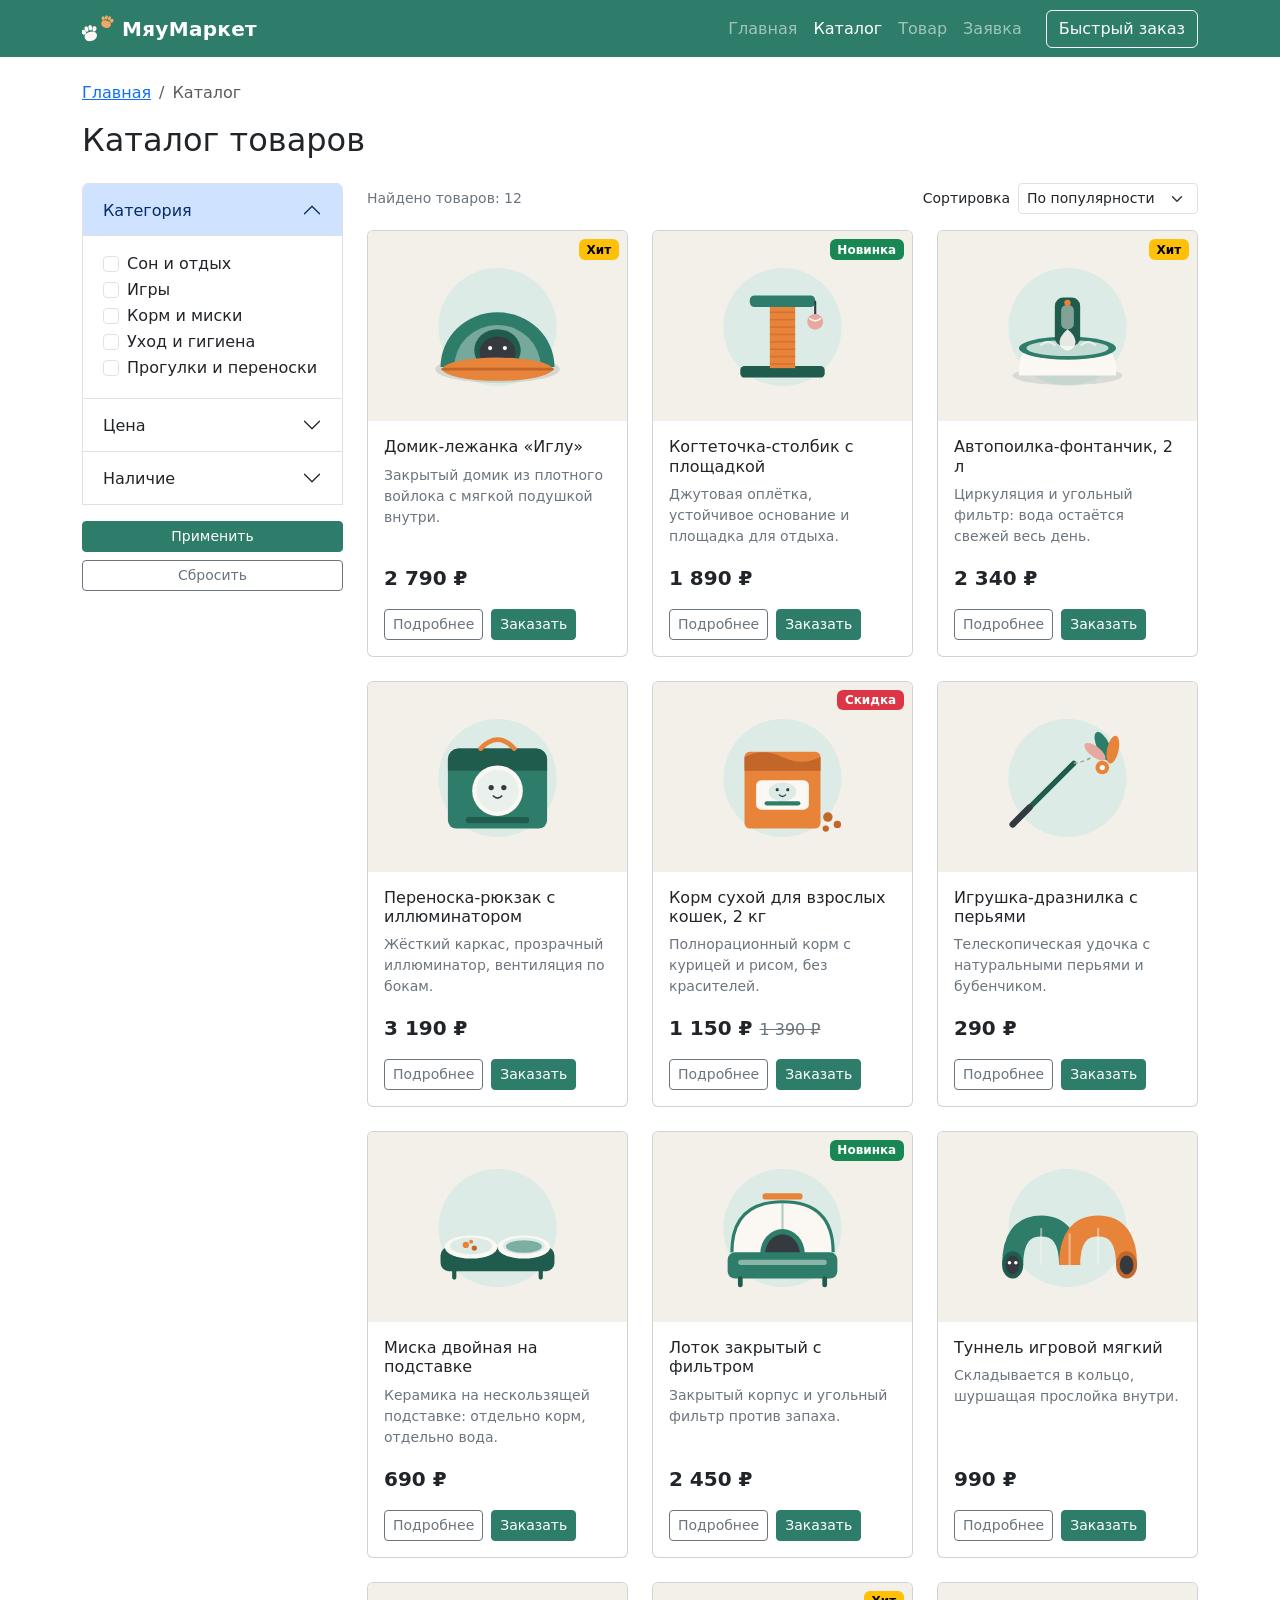
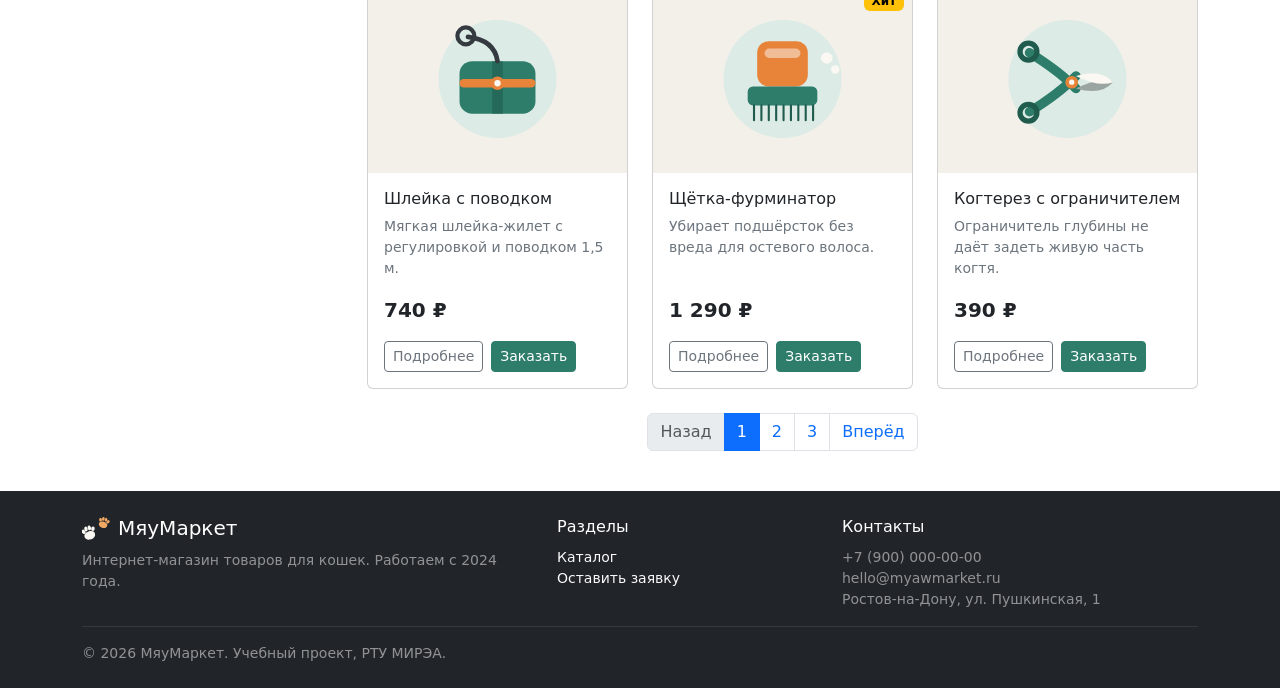
==== catalog.html @ bf8e3f66 "feat: каталог товаров и логотип магазина" ====
<!DOCTYPE html>
<html lang="ru">
<head>
  <meta charset="UTF-8">
  <meta name="viewport" content="width=device-width, initial-scale=1">
  <meta name="description" content="Каталог МяуМаркета: лежанки, когтеточки, корма, миски, игрушки и аксессуары для кошек.">
  <title>Каталог — МяуМаркет</title>

  <link rel="stylesheet" href="vendor/bootstrap/css/bootstrap.min.css">
  <link rel="stylesheet" href="css/custom.css">
</head>
<body>

  <!-- ====================== NAVBAR ====================== -->
  <nav class="navbar navbar-expand-lg bg-brand sticky-top" data-bs-theme="dark">
    <div class="container">
      <a class="navbar-brand d-flex align-items-center gap-2" href="index.html">
        <img src="images/logo.svg" width="32" height="31" alt="">
        МяуМаркет
      </a>

      <button class="navbar-toggler" type="button"
              data-bs-toggle="collapse" data-bs-target="#mainNav"
              aria-controls="mainNav" aria-expanded="false"
              aria-label="Открыть меню">
        <span class="navbar-toggler-icon"></span>
      </button>

      <div class="collapse navbar-collapse" id="mainNav">
        <ul class="navbar-nav ms-auto mb-2 mb-lg-0">
          <li class="nav-item"><a class="nav-link" href="index.html">Главная</a></li>
          <li class="nav-item"><a class="nav-link active" aria-current="page" href="catalog.html">Каталог</a></li>
          <li class="nav-item"><a class="nav-link" href="product.html">Товар</a></li>
          <li class="nav-item"><a class="nav-link" href="order.html">Заявка</a></li>
        </ul>
        <button class="btn btn-outline-light ms-lg-3"
                data-bs-toggle="modal" data-bs-target="#orderModal">
          Быстрый заказ
        </button>
      </div>
    </div>
  </nav>

  <main class="py-4">
    <div class="container">

      <!-- Хлебные крошки -->
      <nav aria-label="Хлебные крошки">
        <ol class="breadcrumb">
          <li class="breadcrumb-item"><a href="index.html">Главная</a></li>
          <li class="breadcrumb-item active" aria-current="page">Каталог</li>
        </ol>
      </nav>

      <h1 class="h2 mb-4">Каталог товаров</h1>

      <div class="row g-4">

        <!-- Колонка фильтров: во всю ширину на мобильном, 3 из 12 на десктопе -->
        <aside class="col-12 col-lg-3">

          <!-- Фильтры: accordion — дополнительный компонент Bootstrap -->
          <form class="accordion" id="filtersAccordion">

            <div class="accordion-item">
              <h3 class="accordion-header">
                <button class="accordion-button" type="button"
                        data-bs-toggle="collapse" data-bs-target="#filterCategory"
                        aria-expanded="true" aria-controls="filterCategory">
                  Категория
                </button>
              </h3>
              <div id="filterCategory" class="accordion-collapse collapse show"
                   data-bs-parent="#filtersAccordion">
                <div class="accordion-body">
                  <div class="form-check">
                    <input class="form-check-input" type="checkbox" id="catSleep">
                    <label class="form-check-label" for="catSleep">Сон и отдых</label>
                  </div>
                  <div class="form-check">
                    <input class="form-check-input" type="checkbox" id="catPlay">
                    <label class="form-check-label" for="catPlay">Игры</label>
                  </div>
                  <div class="form-check">
                    <input class="form-check-input" type="checkbox" id="catFood">
                    <label class="form-check-label" for="catFood">Корм и миски</label>
                  </div>
                  <div class="form-check">
                    <input class="form-check-input" type="checkbox" id="catCare">
                    <label class="form-check-label" for="catCare">Уход и гигиена</label>
                  </div>
                  <div class="form-check">
                    <input class="form-check-input" type="checkbox" id="catWalk">
                    <label class="form-check-label" for="catWalk">Прогулки и переноски</label>
                  </div>
                </div>
              </div>
            </div>

            <div class="accordion-item">
              <h3 class="accordion-header">
                <button class="accordion-button collapsed" type="button"
                        data-bs-toggle="collapse" data-bs-target="#filterPrice"
                        aria-expanded="false" aria-controls="filterPrice">
                  Цена
                </button>
              </h3>
              <div id="filterPrice" class="accordion-collapse collapse"
                   data-bs-parent="#filtersAccordion">
                <div class="accordion-body">
                  <div class="input-group input-group-sm mb-2">
                    <span class="input-group-text">от</span>
                    <input type="number" class="form-control" value="0" min="0" aria-label="Цена от">
                    <span class="input-group-text">₽</span>
                  </div>
                  <div class="input-group input-group-sm mb-3">
                    <span class="input-group-text">до</span>
                    <input type="number" class="form-control" value="3500" min="0" aria-label="Цена до">
                    <span class="input-group-text">₽</span>
                  </div>
                  <label for="priceRange" class="form-label small">Максимальная цена</label>
                  <input type="range" class="form-range" id="priceRange" min="0" max="3500" step="100" value="3500">
                </div>
              </div>
            </div>

            <div class="accordion-item">
              <h3 class="accordion-header">
                <button class="accordion-button collapsed" type="button"
                        data-bs-toggle="collapse" data-bs-target="#filterStock"
                        aria-expanded="false" aria-controls="filterStock">
                  Наличие
                </button>
              </h3>
              <div id="filterStock" class="accordion-collapse collapse"
                   data-bs-parent="#filtersAccordion">
                <div class="accordion-body">
                  <div class="form-check">
                    <input class="form-check-input" type="radio" name="stock" id="stockAll" checked>
                    <label class="form-check-label" for="stockAll">Все товары</label>
                  </div>
                  <div class="form-check">
                    <input class="form-check-input" type="radio" name="stock" id="stockIn">
                    <label class="form-check-label" for="stockIn">Только в наличии</label>
                  </div>
                  <div class="form-check">
                    <input class="form-check-input" type="radio" name="stock" id="stockSale">
                    <label class="form-check-label" for="stockSale">Со скидкой</label>
                  </div>
                </div>
              </div>
            </div>

            <div class="d-grid gap-2 mt-3">
              <button type="button" class="btn btn-brand btn-sm">Применить</button>
              <button type="reset" class="btn btn-outline-secondary btn-sm">Сбросить</button>
            </div>
          </form>

        </aside>

        <!-- Колонка товаров -->
        <div class="col-12 col-lg-9">

          <div class="d-flex flex-wrap justify-content-between align-items-center mb-3 gap-2">
            <p class="text-secondary mb-0 small">Найдено товаров: 12</p>
            <div class="d-flex align-items-center gap-2">
              <label for="sortSelect" class="form-label mb-0 small text-nowrap">Сортировка</label>
              <select class="form-select form-select-sm" id="sortSelect" style="width: auto;">
                <option>По популярности</option>
                <option>Сначала дешёвые</option>
                <option>Сначала дорогие</option>
                <option>По новизне</option>
              </select>
            </div>
          </div>

          <div class="row row-cols-1 row-cols-sm-2 row-cols-xl-3 g-4">
          <div class="col">
            <article class="card h-100 product-card position-relative">
              <span class="badge text-bg-warning position-absolute top-0 end-0 m-2">Хит</span>
              <img src="images/cat-bed.svg" class="card-img-top p-3" alt="Закрытый войлочный домик-лежанка для кошки">
              <div class="card-body d-flex flex-column">
                <h3 class="card-title h6">Домик-лежанка «Иглу»</h3>
                <p class="card-text small text-secondary">Закрытый домик из плотного войлока с мягкой подушкой внутри.</p>
                <p class="fs-5 fw-bold mt-auto mb-3">2 790 ₽</p>
                <div class="d-flex gap-2">
                  <a href="product.html" class="btn btn-outline-secondary btn-sm">Подробнее</a>
                  <button class="btn btn-brand btn-sm" data-bs-toggle="modal" data-bs-target="#orderModal"
                          data-product="Домик-лежанка «Иглу»">Заказать</button>
                </div>
              </div>
            </article>
          </div>
          <div class="col">
            <article class="card h-100 product-card position-relative">
              <span class="badge text-bg-success position-absolute top-0 end-0 m-2">Новинка</span>
              <img src="images/scratching-post.svg" class="card-img-top p-3" alt="Когтеточка-столбик с верхней площадкой">
              <div class="card-body d-flex flex-column">
                <h3 class="card-title h6">Когтеточка-столбик с площадкой</h3>
                <p class="card-text small text-secondary">Джутовая оплётка, устойчивое основание и площадка для отдыха.</p>
                <p class="fs-5 fw-bold mt-auto mb-3">1 890 ₽</p>
                <div class="d-flex gap-2">
                  <a href="product.html" class="btn btn-outline-secondary btn-sm">Подробнее</a>
                  <button class="btn btn-brand btn-sm" data-bs-toggle="modal" data-bs-target="#orderModal"
                          data-product="Когтеточка-столбик с площадкой">Заказать</button>
                </div>
              </div>
            </article>
          </div>
          <div class="col">
            <article class="card h-100 product-card position-relative">
              <span class="badge text-bg-warning position-absolute top-0 end-0 m-2">Хит</span>
              <img src="images/fountain.svg" class="card-img-top p-3" alt="Автопоилка-фонтанчик для кошек">
              <div class="card-body d-flex flex-column">
                <h3 class="card-title h6">Автопоилка-фонтанчик, 2 л</h3>
                <p class="card-text small text-secondary">Циркуляция и угольный фильтр: вода остаётся свежей весь день.</p>
                <p class="fs-5 fw-bold mt-auto mb-3">2 340 ₽</p>
                <div class="d-flex gap-2">
                  <a href="product.html" class="btn btn-outline-secondary btn-sm">Подробнее</a>
                  <button class="btn btn-brand btn-sm" data-bs-toggle="modal" data-bs-target="#orderModal"
                          data-product="Автопоилка-фонтанчик, 2 л">Заказать</button>
                </div>
              </div>
            </article>
          </div>
          <div class="col">
            <article class="card h-100 product-card position-relative">
              <img src="images/carrier.svg" class="card-img-top p-3" alt="Переноска-рюкзак с прозрачным иллюминатором">
              <div class="card-body d-flex flex-column">
                <h3 class="card-title h6">Переноска-рюкзак с иллюминатором</h3>
                <p class="card-text small text-secondary">Жёсткий каркас, прозрачный иллюминатор, вентиляция по бокам.</p>
                <p class="fs-5 fw-bold mt-auto mb-3">3 190 ₽</p>
                <div class="d-flex gap-2">
                  <a href="product.html" class="btn btn-outline-secondary btn-sm">Подробнее</a>
                  <button class="btn btn-brand btn-sm" data-bs-toggle="modal" data-bs-target="#orderModal"
                          data-product="Переноска-рюкзак с иллюминатором">Заказать</button>
                </div>
              </div>
            </article>
          </div>
          <div class="col">
            <article class="card h-100 product-card position-relative">
              <span class="badge text-bg-danger position-absolute top-0 end-0 m-2">Скидка</span>
              <img src="images/dry-food.svg" class="card-img-top p-3" alt="Упаковка сухого корма для кошек">
              <div class="card-body d-flex flex-column">
                <h3 class="card-title h6">Корм сухой для взрослых кошек, 2 кг</h3>
                <p class="card-text small text-secondary">Полнорационный корм с курицей и рисом, без красителей.</p>
                <p class="fs-5 fw-bold mt-auto mb-3">1 150 ₽ <span class="text-secondary text-decoration-line-through fs-6 fw-normal">1 390 ₽</span></p>
                <div class="d-flex gap-2">
                  <a href="product.html" class="btn btn-outline-secondary btn-sm">Подробнее</a>
                  <button class="btn btn-brand btn-sm" data-bs-toggle="modal" data-bs-target="#orderModal"
                          data-product="Корм сухой для взрослых кошек, 2 кг">Заказать</button>
                </div>
              </div>
            </article>
          </div>
          <div class="col">
            <article class="card h-100 product-card position-relative">
              <img src="images/teaser.svg" class="card-img-top p-3" alt="Игрушка-дразнилка с перьями на удочке">
              <div class="card-body d-flex flex-column">
                <h3 class="card-title h6">Игрушка-дразнилка с перьями</h3>
                <p class="card-text small text-secondary">Телескопическая удочка с натуральными перьями и бубенчиком.</p>
                <p class="fs-5 fw-bold mt-auto mb-3">290 ₽</p>
                <div class="d-flex gap-2">
                  <a href="product.html" class="btn btn-outline-secondary btn-sm">Подробнее</a>
                  <button class="btn btn-brand btn-sm" data-bs-toggle="modal" data-bs-target="#orderModal"
                          data-product="Игрушка-дразнилка с перьями">Заказать</button>
                </div>
              </div>
            </article>
          </div>
          <div class="col">
            <article class="card h-100 product-card position-relative">
              <img src="images/bowls.svg" class="card-img-top p-3" alt="Двойная миска для кошки на подставке">
              <div class="card-body d-flex flex-column">
                <h3 class="card-title h6">Миска двойная на подставке</h3>
                <p class="card-text small text-secondary">Керамика на нескользящей подставке: отдельно корм, отдельно вода.</p>
                <p class="fs-5 fw-bold mt-auto mb-3">690 ₽</p>
                <div class="d-flex gap-2">
                  <a href="product.html" class="btn btn-outline-secondary btn-sm">Подробнее</a>
                  <button class="btn btn-brand btn-sm" data-bs-toggle="modal" data-bs-target="#orderModal"
                          data-product="Миска двойная на подставке">Заказать</button>
                </div>
              </div>
            </article>
          </div>
          <div class="col">
            <article class="card h-100 product-card position-relative">
              <span class="badge text-bg-success position-absolute top-0 end-0 m-2">Новинка</span>
              <img src="images/litter-box.svg" class="card-img-top p-3" alt="Закрытый кошачий лоток с фильтром">
              <div class="card-body d-flex flex-column">
                <h3 class="card-title h6">Лоток закрытый с фильтром</h3>
                <p class="card-text small text-secondary">Закрытый корпус и угольный фильтр против запаха.</p>
                <p class="fs-5 fw-bold mt-auto mb-3">2 450 ₽</p>
                <div class="d-flex gap-2">
                  <a href="product.html" class="btn btn-outline-secondary btn-sm">Подробнее</a>
                  <button class="btn btn-brand btn-sm" data-bs-toggle="modal" data-bs-target="#orderModal"
                          data-product="Лоток закрытый с фильтром">Заказать</button>
                </div>
              </div>
            </article>
          </div>
          <div class="col">
            <article class="card h-100 product-card position-relative">
              <img src="images/tunnel.svg" class="card-img-top p-3" alt="Мягкий игровой туннель для кошки">
              <div class="card-body d-flex flex-column">
                <h3 class="card-title h6">Туннель игровой мягкий</h3>
                <p class="card-text small text-secondary">Складывается в кольцо, шуршащая прослойка внутри.</p>
                <p class="fs-5 fw-bold mt-auto mb-3">990 ₽</p>
                <div class="d-flex gap-2">
                  <a href="product.html" class="btn btn-outline-secondary btn-sm">Подробнее</a>
                  <button class="btn btn-brand btn-sm" data-bs-toggle="modal" data-bs-target="#orderModal"
                          data-product="Туннель игровой мягкий">Заказать</button>
                </div>
              </div>
            </article>
          </div>
          <div class="col">
            <article class="card h-100 product-card position-relative">
              <img src="images/harness.svg" class="card-img-top p-3" alt="Шлейка-жилет с поводком для кошки">
              <div class="card-body d-flex flex-column">
                <h3 class="card-title h6">Шлейка с поводком</h3>
                <p class="card-text small text-secondary">Мягкая шлейка-жилет с регулировкой и поводком 1,5 м.</p>
                <p class="fs-5 fw-bold mt-auto mb-3">740 ₽</p>
                <div class="d-flex gap-2">
                  <a href="product.html" class="btn btn-outline-secondary btn-sm">Подробнее</a>
                  <button class="btn btn-brand btn-sm" data-bs-toggle="modal" data-bs-target="#orderModal"
                          data-product="Шлейка с поводком">Заказать</button>
                </div>
              </div>
            </article>
          </div>
          <div class="col">
            <article class="card h-100 product-card position-relative">
              <span class="badge text-bg-warning position-absolute top-0 end-0 m-2">Хит</span>
              <img src="images/furminator.svg" class="card-img-top p-3" alt="Щётка-фурминатор для вычёсывания подшёрстка">
              <div class="card-body d-flex flex-column">
                <h3 class="card-title h6">Щётка-фурминатор</h3>
                <p class="card-text small text-secondary">Убирает подшёрсток без вреда для остевого волоса.</p>
                <p class="fs-5 fw-bold mt-auto mb-3">1 290 ₽</p>
                <div class="d-flex gap-2">
                  <a href="product.html" class="btn btn-outline-secondary btn-sm">Подробнее</a>
                  <button class="btn btn-brand btn-sm" data-bs-toggle="modal" data-bs-target="#orderModal"
                          data-product="Щётка-фурминатор">Заказать</button>
                </div>
              </div>
            </article>
          </div>
          <div class="col">
            <article class="card h-100 product-card position-relative">
              <img src="images/clipper.svg" class="card-img-top p-3" alt="Когтерез для кошек с ограничителем">
              <div class="card-body d-flex flex-column">
                <h3 class="card-title h6">Когтерез с ограничителем</h3>
                <p class="card-text small text-secondary">Ограничитель глубины не даёт задеть живую часть когтя.</p>
                <p class="fs-5 fw-bold mt-auto mb-3">390 ₽</p>
                <div class="d-flex gap-2">
                  <a href="product.html" class="btn btn-outline-secondary btn-sm">Подробнее</a>
                  <button class="btn btn-brand btn-sm" data-bs-toggle="modal" data-bs-target="#orderModal"
                          data-product="Когтерез с ограничителем">Заказать</button>
                </div>
              </div>
            </article>
          </div>
          </div>

          <!-- Пагинация -->
          <nav class="mt-4" aria-label="Страницы каталога">
            <ul class="pagination justify-content-center">
              <li class="page-item disabled">
                <a class="page-link" href="#" tabindex="-1" aria-disabled="true">Назад</a>
              </li>
              <li class="page-item active" aria-current="page">
                <a class="page-link" href="#">1</a>
              </li>
              <li class="page-item"><a class="page-link" href="#">2</a></li>
              <li class="page-item"><a class="page-link" href="#">3</a></li>
              <li class="page-item"><a class="page-link" href="#">Вперёд</a></li>
            </ul>
          </nav>

        </div>
      </div>
    </div>
  </main>

  <!-- ====================== ПОДВАЛ ====================== -->
  <footer class="bg-dark text-white-50 py-4">
    <div class="container">
      <div class="row g-4">
        <div class="col-12 col-md-5">
          <p class="h5 text-white mb-2 d-flex align-items-center gap-2">
            <img src="images/logo.svg" width="28" height="27" alt="">
            МяуМаркет
          </p>
          <p class="small mb-0">Интернет-магазин товаров для кошек. Работаем с 2024 года.</p>
        </div>
        <div class="col-6 col-md-3">
          <p class="text-white mb-2">Разделы</p>
          <ul class="list-unstyled small mb-0">
            <li><a class="link-light" href="catalog.html">Каталог</a></li>
            <li><a class="link-light" href="order.html">Оставить заявку</a></li>
          </ul>
        </div>
        <div class="col-6 col-md-4">
          <p class="text-white mb-2">Контакты</p>
          <ul class="list-unstyled small mb-0">
            <li>+7 (900) 000-00-00</li>
            <li>hello@myawmarket.ru</li>
            <li>Ростов-на-Дону, ул. Пушкинская, 1</li>
          </ul>
        </div>
      </div>
      <hr class="border-secondary">
      <p class="small mb-0">© 2026 МяуМаркет. Учебный проект, РТУ МИРЭА.</p>
    </div>
  </footer>

  <!-- ====================== МОДАЛЬНОЕ ОКНО ЗАЯВКИ ====================== -->
  <div class="modal fade" id="orderModal" tabindex="-1" aria-labelledby="orderModalLabel" aria-hidden="true">
    <div class="modal-dialog modal-dialog-centered modal-dialog-scrollable">
      <div class="modal-content">

        <div class="modal-header">
          <h2 class="modal-title h5" id="orderModalLabel">Быстрая заявка</h2>
          <button type="button" class="btn-close" data-bs-dismiss="modal" aria-label="Закрыть"></button>
        </div>

        <form id="quickOrderForm" novalidate>
          <div class="modal-body">

            <div class="alert alert-success d-none" id="orderSuccess" role="alert">
              Заявка отправлена! Мы перезвоним в течение часа.
            </div>

            <div class="row g-3 mb-3">
              <div class="col-12 col-sm-6">
                <label for="quickName" class="form-label">Имя</label>
                <input type="text" class="form-control" id="quickName" name="firstName"
                       required minlength="2" placeholder="Александр">
                <div class="invalid-feedback">Укажите имя, минимум 2 символа.</div>
              </div>
              <div class="col-12 col-sm-6">
                <label for="quickSurname" class="form-label">Фамилия</label>
                <input type="text" class="form-control" id="quickSurname" name="lastName"
                       required minlength="2" placeholder="Рожко">
                <div class="invalid-feedback">Укажите фамилию, минимум 2 символа.</div>
              </div>
            </div>

            <div class="mb-3">
              <label for="quickPhone" class="form-label">Телефон</label>
              <div class="input-group">
                <span class="input-group-text">+7</span>
                <input type="tel" class="form-control" id="quickPhone" name="phone"
                       required pattern="[0-9]{10}" inputmode="numeric" placeholder="9000000000">
                <div class="invalid-feedback">Введите 10 цифр без пробелов и скобок.</div>
              </div>
            </div>

            <fieldset class="mb-3">
              <legend class="form-label fs-6 mb-2">Товары в заявке</legend>
              <div class="border rounded p-2 overflow-auto" style="max-height: 170px;">
                <div class="form-check">
                  <input class="form-check-input" type="checkbox" name="products"
                         id="prod1" value="Домик-лежанка «Иглу»">
                  <label class="form-check-label small" for="prod1">Домик-лежанка «Иглу» — 2 790 ₽</label>
                </div>
                <div class="form-check">
                  <input class="form-check-input" type="checkbox" name="products"
                         id="prod2" value="Когтеточка-столбик с площадкой">
                  <label class="form-check-label small" for="prod2">Когтеточка-столбик с площадкой — 1 890 ₽</label>
                </div>
                <div class="form-check">
                  <input class="form-check-input" type="checkbox" name="products"
                         id="prod3" value="Автопоилка-фонтанчик, 2 л">
                  <label class="form-check-label small" for="prod3">Автопоилка-фонтанчик, 2 л — 2 340 ₽</label>
                </div>
                <div class="form-check">
                  <input class="form-check-input" type="checkbox" name="products"
                         id="prod4" value="Переноска-рюкзак с иллюминатором">
                  <label class="form-check-label small" for="prod4">Переноска-рюкзак с иллюминатором — 3 190 ₽</label>
                </div>
                <div class="form-check">
                  <input class="form-check-input" type="checkbox" name="products"
                         id="prod5" value="Корм сухой для взрослых кошек, 2 кг">
                  <label class="form-check-label small" for="prod5">Корм сухой для взрослых кошек, 2 кг — 1 150 ₽</label>
                </div>
                <div class="form-check">
                  <input class="form-check-input" type="checkbox" name="products"
                         id="prod6" value="Игрушка-дразнилка с перьями">
                  <label class="form-check-label small" for="prod6">Игрушка-дразнилка с перьями — 290 ₽</label>
                </div>
                <div class="form-check">
                  <input class="form-check-input" type="checkbox" name="products"
                         id="prod7" value="Миска двойная на подставке">
                  <label class="form-check-label small" for="prod7">Миска двойная на подставке — 690 ₽</label>
                </div>
                <div class="form-check">
                  <input class="form-check-input" type="checkbox" name="products"
                         id="prod8" value="Лоток закрытый с фильтром">
                  <label class="form-check-label small" for="prod8">Лоток закрытый с фильтром — 2 450 ₽</label>
                </div>
                <div class="form-check">
                  <input class="form-check-input" type="checkbox" name="products"
                         id="prod9" value="Туннель игровой мягкий">
                  <label class="form-check-label small" for="prod9">Туннель игровой мягкий — 990 ₽</label>
                </div>
                <div class="form-check">
                  <input class="form-check-input" type="checkbox" name="products"
                         id="prod10" value="Шлейка с поводком">
                  <label class="form-check-label small" for="prod10">Шлейка с поводком — 740 ₽</label>
                </div>
                <div class="form-check">
                  <input class="form-check-input" type="checkbox" name="products"
                         id="prod11" value="Щётка-фурминатор">
                  <label class="form-check-label small" for="prod11">Щётка-фурминатор — 1 290 ₽</label>
                </div>
                <div class="form-check">
                  <input class="form-check-input" type="checkbox" name="products"
                         id="prod12" value="Когтерез с ограничителем">
                  <label class="form-check-label small" for="prod12">Когтерез с ограничителем — 390 ₽</label>
                </div>
              </div>
              <p class="text-danger small mt-1 mb-0 d-none" id="productsError">
                Отметьте хотя бы один товар.
              </p>
              <p class="text-secondary small mt-1 mb-0" id="productsCount">Выбрано товаров: 0</p>
            </fieldset>

            <div class="mb-3">
              <label for="quickDelivery" class="form-label">Способ получения</label>
              <select class="form-select" id="quickDelivery" name="delivery" required>
                <option value="">Выберите способ</option>
                <option>Самовывоз из магазина</option>
                <option>Доставка курьером по городу</option>
                <option>Пункт выдачи</option>
                <option>Транспортная компания</option>
              </select>
              <div class="invalid-feedback">Выберите, как вам удобно получить заказ.</div>
            </div>

            <div class="form-check">
              <input class="form-check-input" type="checkbox" id="quickAgree" name="agreement" required>
              <label class="form-check-label small" for="quickAgree">
                Согласен на обработку персональных данных
              </label>
              <div class="invalid-feedback">Без согласия заявку отправить нельзя.</div>
            </div>

          </div>

          <div class="modal-footer">
            <button type="reset" class="btn btn-outline-secondary">Очистить</button>
            <button type="submit" class="btn btn-brand">Отправить заявку</button>
          </div>
        </form>

      </div>
    </div>
  </div>

  <script src="vendor/bootstrap/js/bootstrap.bundle.min.js"></script>
  <script src="js/main.js"></script>
</body>
</html>
---- css/custom.css ----
/* ==========================================================================
   МяуМаркет — собственные стили поверх Bootstrap
   Подключается ПОСЛЕ bootstrap.min.css, чтобы правила могли его переопределять
   ========================================================================== */

/* --- 1. Фирменные переменные проекта --- */
:root {
  --brand: #2e7d6b;
  --brand-dark: #1f5c4e;
  --brand-accent: #e8833a;
  --brand-cream: #f3f0ea;
}

/* --- 2. Утилиты с фирменным цветом (которых нет в Bootstrap) --- */
.bg-brand { background-color: var(--brand) !important; }
.text-brand { color: var(--brand) !important; }

.btn-brand {
  background-color: var(--brand);
  border-color: var(--brand);
  color: #fff;
}
.btn-brand:hover,
.btn-brand:focus {
  background-color: var(--brand-dark);
  border-color: var(--brand-dark);
  color: #fff;
}

/* --- 3. Hero-блок: фоновое изображение с затемняющим слоем --- */
.hero {
  background-image:
    linear-gradient(rgba(31, 92, 78, .55), rgba(31, 92, 78, .55)),
    url("../images/hero-bg.svg");
  background-size: cover;
  background-position: center;
  color: #fff;
}

/* --- 4. Доработка карточек товара поверх .card --- */
.product-card {
  transition: transform .18s ease, box-shadow .18s ease;
}
.product-card:hover {
  transform: translateY(-4px);
  box-shadow: 0 .75rem 1.5rem rgba(0, 0, 0, .12);
}
.product-card .card-img-top {
  height: 190px;
  object-fit: contain;
  background-color: var(--brand-cream);
}

/* --- 5. Мелкие уточнения --- */
.navbar-brand { font-weight: 700; letter-spacing: .3px; }
footer a { text-decoration: none; }
footer a:hover { text-decoration: underline; }
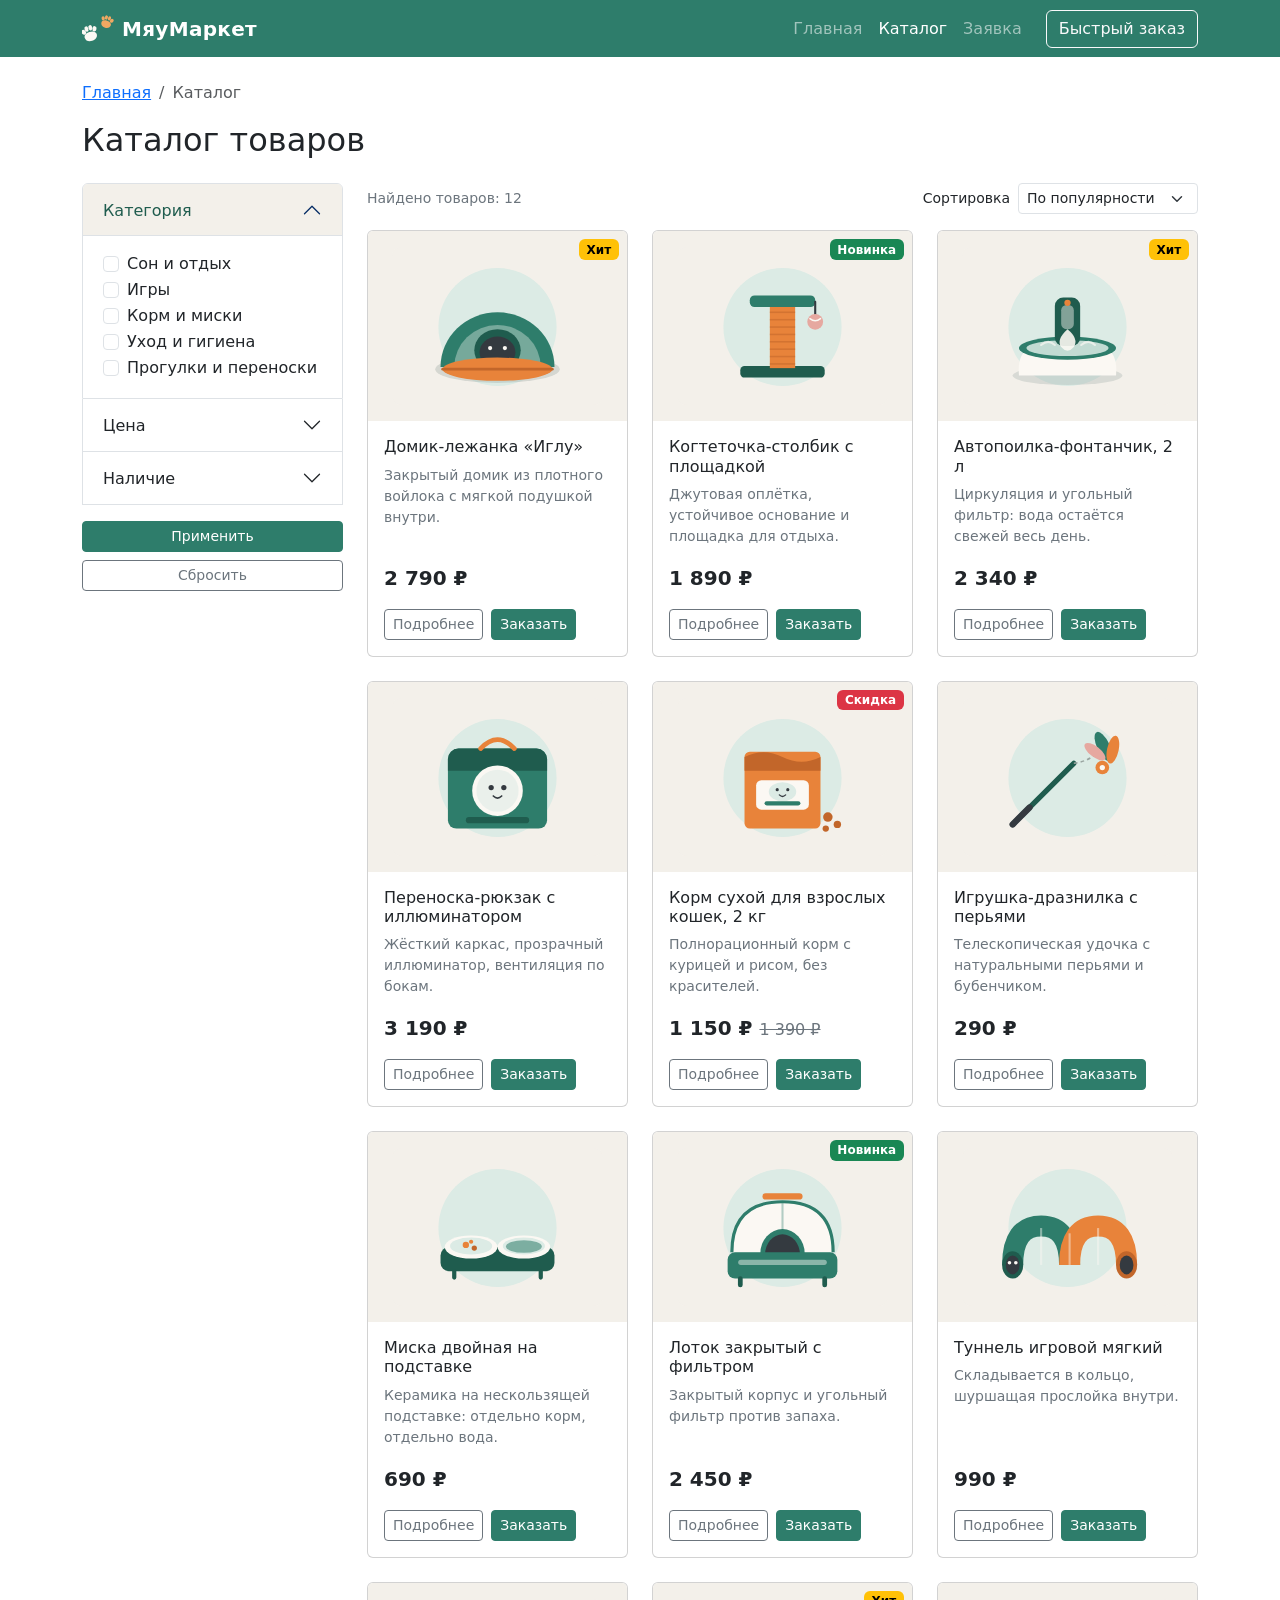
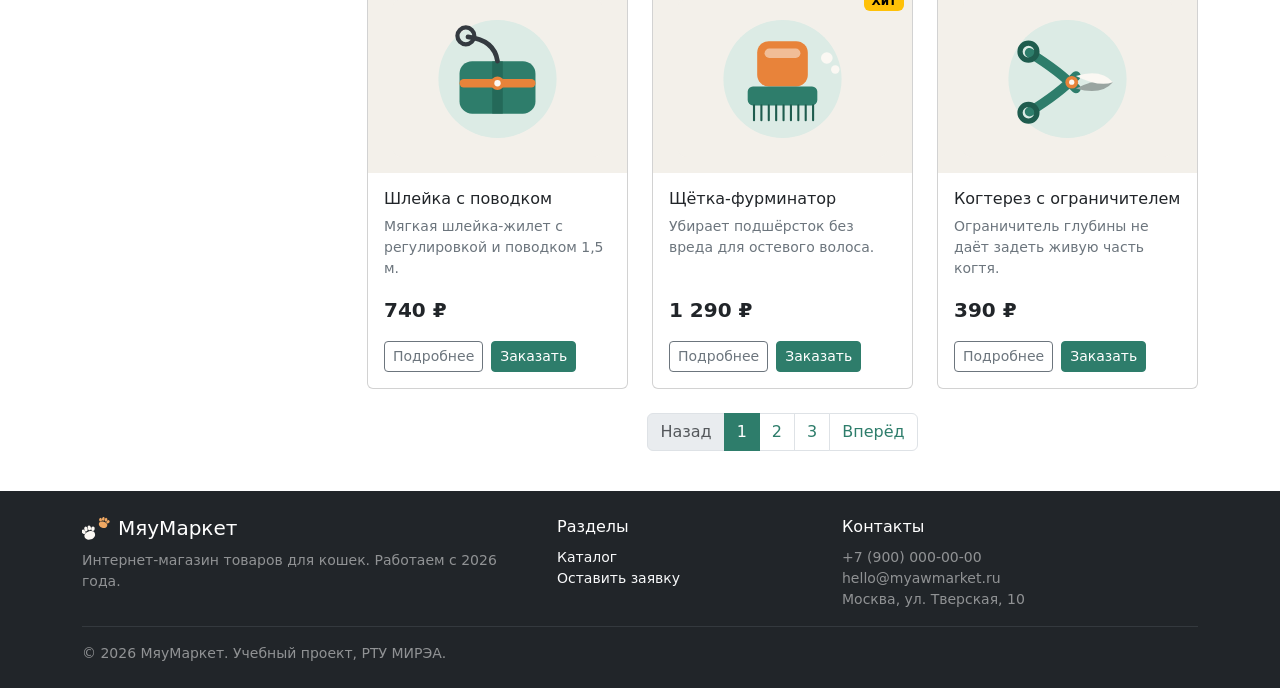
==== commit a2825007: "feat: страница товара с галереей и вкладками, страница заявки, обновлена форма, контакты" ====
--- a/catalog.html
+++ b/catalog.html
@@ -30,7 +30,6 @@
         <ul class="navbar-nav ms-auto mb-2 mb-lg-0">
           <li class="nav-item"><a class="nav-link" href="index.html">Главная</a></li>
           <li class="nav-item"><a class="nav-link active" aria-current="page" href="catalog.html">Каталог</a></li>
-          <li class="nav-item"><a class="nav-link" href="product.html">Товар</a></li>
           <li class="nav-item"><a class="nav-link" href="order.html">Заявка</a></li>
         </ul>
         <button class="btn btn-outline-light ms-lg-3"
@@ -393,7 +392,7 @@
             <img src="images/logo.svg" width="28" height="27" alt="">
             МяуМаркет
           </p>
-          <p class="small mb-0">Интернет-магазин товаров для кошек. Работаем с 2024 года.</p>
+          <p class="small mb-0">Интернет-магазин товаров для кошек. Работаем с 2026 года.</p>
         </div>
         <div class="col-6 col-md-3">
           <p class="text-white mb-2">Разделы</p>
@@ -407,7 +406,7 @@
           <ul class="list-unstyled small mb-0">
             <li>+7 (900) 000-00-00</li>
             <li>hello@myawmarket.ru</li>
-            <li>Ростов-на-Дону, ул. Пушкинская, 1</li>
+            <li>Москва, ул. Тверская, 10</li>
           </ul>
         </div>
       </div>
@@ -437,13 +436,13 @@
               <div class="col-12 col-sm-6">
                 <label for="quickName" class="form-label">Имя</label>
                 <input type="text" class="form-control" id="quickName" name="firstName"
-                       required minlength="2" placeholder="Александр">
+                       required minlength="2" placeholder="Алиса">
                 <div class="invalid-feedback">Укажите имя, минимум 2 символа.</div>
               </div>
               <div class="col-12 col-sm-6">
                 <label for="quickSurname" class="form-label">Фамилия</label>
                 <input type="text" class="form-control" id="quickSurname" name="lastName"
-                       required minlength="2" placeholder="Рожко">
+                       required minlength="2" placeholder="Голикова">
                 <div class="invalid-feedback">Укажите фамилию, минимум 2 символа.</div>
               </div>
             </div>
--- a/css/custom.css
+++ b/css/custom.css
@@ -54,4 +54,33 @@
 /* --- 5. Мелкие уточнения --- */
 .navbar-brand { font-weight: 700; letter-spacing: .3px; }
 footer a { text-decoration: none; }
-footer a:hover { text-decoration: underline; }+footer a:hover { text-decoration: underline; }
+
+/* --- 6. Галерея товара (carousel) --- */
+.carousel-item img {
+  height: 320px;
+  object-fit: contain;
+  background-color: var(--brand-cream);
+}
+
+/* точки-индикаторы: по умолчанию белые и на светлом фоне не видны */
+.carousel-indicators [data-bs-target] {
+  background-color: var(--brand);
+  height: 6px;
+  border-radius: 3px;
+}
+
+/* --- 7. Вкладки с характеристиками --- */
+.nav-tabs .nav-link { color: var(--brand-dark); }
+.nav-tabs .nav-link.active { color: var(--brand); font-weight: 600; }
+
+/* --- 8. Пагинация и акцентные ссылки в фирменном цвете --- */
+.page-link { color: var(--brand); }
+.page-item.active .page-link {
+  background-color: var(--brand);
+  border-color: var(--brand);
+}
+.accordion-button:not(.collapsed) {
+  color: var(--brand-dark);
+  background-color: var(--brand-cream);
+}
